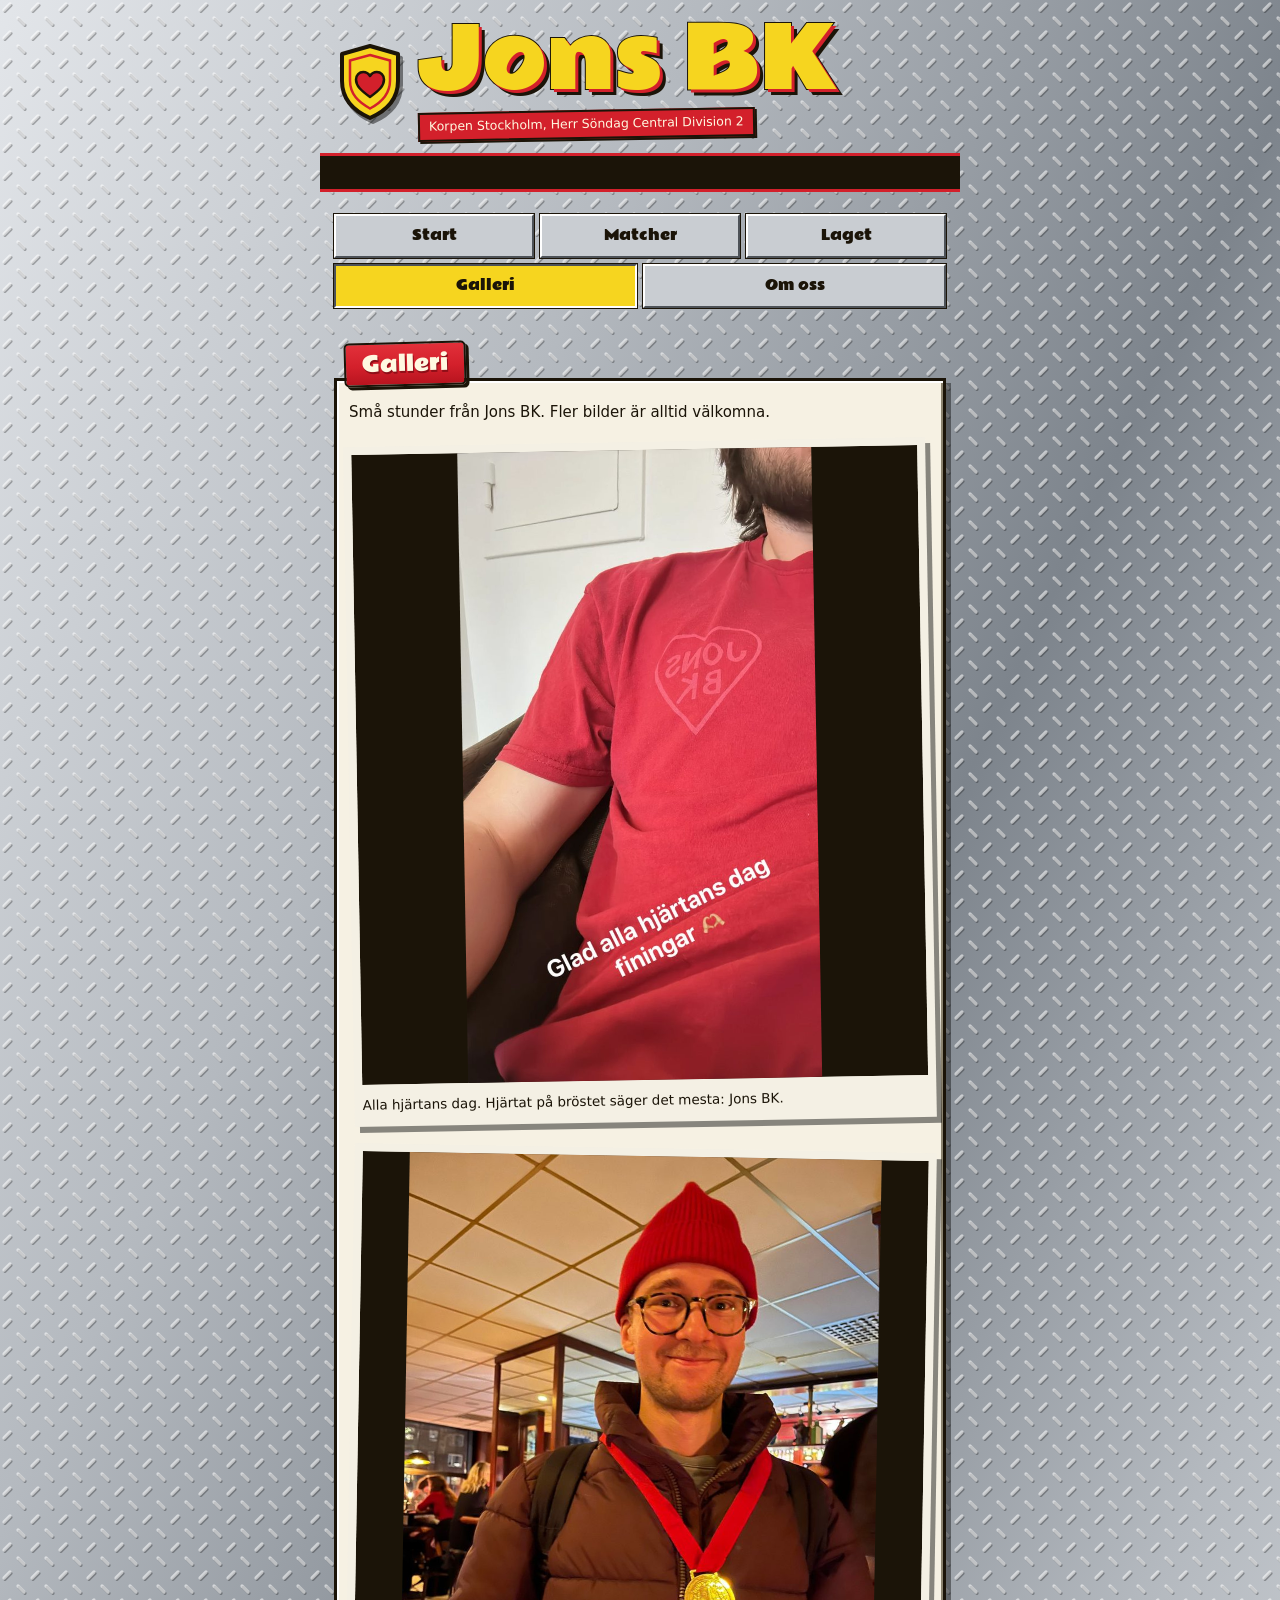
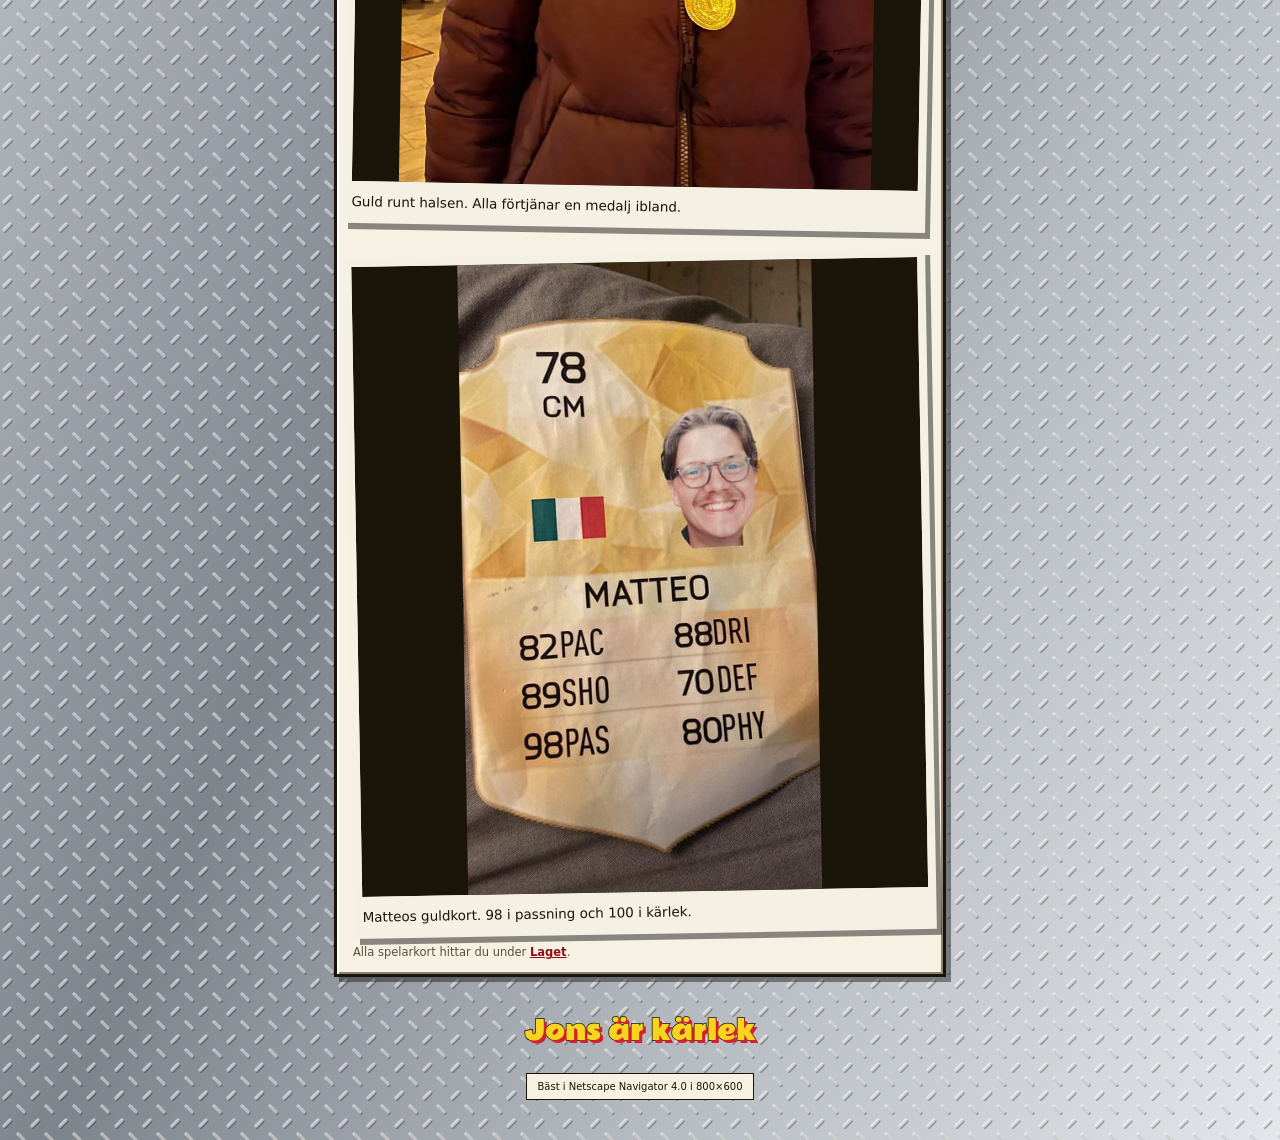
==== galleri.html @ 6801bad9 "Swedish multi-page site: menu, matches, team cards with history, gallery, about Co-Authored-By: Clau" ====
<!doctype html>
<html lang="sv"><head><meta charset="utf-8"><meta name="viewport" content="width=device-width, initial-scale=1, viewport-fit=cover"><title>Jons BK – Galleri</title><meta name="description" content="Bilder och minnen från Jons BK."><link rel="preconnect" href="https://fonts.googleapis.com"><link rel="preconnect" href="https://fonts.gstatic.com" crossorigin><link href="https://fonts.googleapis.com/css2?family=Rammetto+One&display=swap" rel="stylesheet"><link rel="stylesheet" href="style.css"></head><body data-page="galleri"><div id="root"></div><noscript><p style="padding:16px">Sidan behöver JavaScript för att visa matcher och spelarkort. Slå på det så rullar bollen igen.</p></noscript><script src="site.js"></script></body></html>
---- style.css ----
:root{
  --plate:#b4b9bf; --plate-hi:#e3e6ea; --plate-lo:#7d848c;
  --paper:#f6f1e3; --paper-2:#e9e2cf; --ink:#1b1408; --ink-soft:#5a4f3c;
  --rule:#1b1408; --bevel-hi:#ffffff; --bevel-lo:#8b836f;
  --red:#d3202b; --red-dk:#8e0f18; --yellow:#f6d51f; --yellow-dk:#d9a90c;
  --maroon:#7a1f2b; --pitch:#2f9e2b; --pitch-dk:#17661a; --night:#0e2a6b;
  --card-ink:#1b1408; --cream:#fff8e0;
  --display:"Rammetto One","Cooper Black","Arial Black",Impact,sans-serif;
  --body:Verdana,Tahoma,Geneva,"DejaVu Sans",sans-serif;
  box-sizing:border-box;
  padding-top:env(safe-area-inset-top,0px); padding-bottom:env(safe-area-inset-bottom,0px);
}
@media (prefers-color-scheme:dark){
  :root:not([data-theme="light"]){
    color-scheme:dark;
    --plate:#3b4047; --plate-hi:#626973; --plate-lo:#1d2025;
    --paper:#1f2227; --paper-2:#2a2e35; --ink:#f3ecd9; --ink-soft:#b5ac97;
    --rule:#000000; --bevel-hi:#4a505a; --bevel-lo:#0c0d10;
  }
}
:root[data-theme="dark"]{
  color-scheme:dark;
  --plate:#3b4047; --plate-hi:#626973; --plate-lo:#1d2025;
  --paper:#1f2227; --paper-2:#2a2e35; --ink:#f3ecd9; --ink-soft:#b5ac97;
  --rule:#000000; --bevel-hi:#4a505a; --bevel-lo:#0c0d10;
}
*,*::before,*::after{box-sizing:inherit}
html{scroll-padding-top:env(safe-area-inset-top,0px);-webkit-text-size-adjust:100%}
html,body{margin:0}
.plate,body{
  background-color:var(--plate);
  background-image:
    url("data:image/svg+xml,%3Csvg xmlns='http://www.w3.org/2000/svg' width='28' height='28'%3E%3Cg stroke-linecap='round' stroke-width='3.2'%3E%3Cpath d='M4 10 L10 4' stroke='%23000' stroke-opacity='.28' transform='translate(1 1.4)'/%3E%3Cpath d='M4 10 L10 4' stroke='%23fff' stroke-opacity='.55'/%3E%3Cpath d='M18 18 L24 24' stroke='%23000' stroke-opacity='.28' transform='translate(1 1.4)'/%3E%3Cpath d='M18 18 L24 24' stroke='%23fff' stroke-opacity='.55'/%3E%3C/g%3E%3C/svg%3E"),
    linear-gradient(115deg,var(--plate-hi) 0%,var(--plate) 28%,var(--plate-lo) 52%,var(--plate) 74%,var(--plate-hi) 100%);
  background-size:28px 28px,100% 100%;
}
body{color:var(--ink);font:400 15px/1.5 var(--body);min-height:100%}
img{max-width:100%;display:block}
button,input,select{font:inherit;color:inherit}
:focus-visible{outline:3px solid var(--yellow);outline-offset:2px;box-shadow:0 0 0 5px #000}
.wrap{max-width:640px;margin:0 auto;padding:18px 14px 40px}

/* masthead */
.mast{display:flex;align-items:center;gap:14px;padding:6px 2px 14px}
.crest{flex:none;width:68px;height:78px;filter:drop-shadow(3px 4px 0 rgba(0,0,0,.45))}
.mast h1{margin:0;font:400 clamp(44px,15vw,84px)/.86 var(--display);letter-spacing:-.01em;color:var(--yellow);
  -webkit-text-stroke:2px #1b1408;paint-order:stroke fill;
  text-shadow:3px 3px 0 var(--red),6px 6px 0 #1b1408}
.mast p{margin:14px 0 0;font-size:12.5px;line-height:1.35;color:#fff8e0;background:var(--red);display:inline-block;
  padding:4px 9px;border:2px solid #1b1408;box-shadow:2px 2px 0 #1b1408;transform:rotate(-1deg)}

/* ticker */
.ticker{overflow:hidden;background:#1b1408;color:var(--yellow);border-top:3px solid var(--red);border-bottom:3px solid var(--red);
  font:400 15px/1 var(--display);padding:9px 0;margin:0 -14px 22px;white-space:nowrap}
.ticker span{display:inline-block;padding-left:100%;animation:tick 22s linear infinite}
.ticker b{color:var(--red);font-weight:400;padding:0 .5em}
@keyframes tick{to{transform:translateX(-100%)}}

/* section plates */
.sec{margin:34px 0 0}
.sec > h2{display:inline-block;margin:0 0 -8px 10px;position:relative;z-index:2;font:400 21px/1 var(--display);color:#fff8e0;
  background:linear-gradient(#e2303a,var(--red) 55%,#b8141f);padding:9px 16px 10px;border:2px solid #1b1408;border-radius:5px;
  box-shadow:3px 3px 0 #1b1408;transform:rotate(-1.5deg);text-shadow:1px 2px 0 var(--red-dk)}
.panel{background:var(--paper);border:3px solid var(--rule);box-shadow:inset 2px 2px 0 var(--bevel-hi),inset -2px -2px 0 var(--bevel-lo),5px 5px 0 rgba(0,0,0,.4);
  padding:20px 12px 12px}
.note{background:var(--yellow);color:#1b1408;border:2px dashed #1b1408;padding:9px 12px;font-size:13px;margin:0 0 20px}

/* the next-game trading card */
.card{position:relative;background:#f4f0e4;padding:6px;box-shadow:6px 8px 0 rgba(0,0,0,.45);transform:rotate(-.6deg)}
.card-in{position:relative;padding:14px 14px 16px;border-radius:3px;--plate:#b4b9bf;--plate-hi:#e6e9ec;--plate-lo:#7d848c}
.screw{position:absolute;width:11px;height:11px;border-radius:50%;background:radial-gradient(circle at 35% 30%,#f2f4f6,#6b7178);box-shadow:inset 0 0 0 1px rgba(0,0,0,.4)}
.screw::after{content:"";position:absolute;inset:5px 2px auto;height:1px;background:#3b3f44;transform:rotate(40deg)}
.s1{left:5px;top:5px}.s2{right:5px;top:5px}.s3{left:5px;bottom:5px}.s4{right:5px;bottom:5px}
.nameplate{position:absolute;left:8px;top:6px;z-index:3;display:flex;align-items:center;gap:8px;
  background:linear-gradient(#e2303a,var(--red) 55%,#b8141f);color:#fff8e0;border:2px solid #1b1408;border-radius:5px;
  padding:6px 12px 6px 8px;font:400 15px/1.05 var(--display);box-shadow:2px 3px 0 rgba(0,0,0,.55);text-shadow:1px 1px 0 var(--red-dk)}
.nameplate .yr{font-size:12px;text-align:center}
.nameplate svg{width:24px;height:28px}
.scene{position:relative;overflow:hidden;border-radius:14px;margin-top:22px;min-height:290px;display:grid;place-items:center;
  background:
    radial-gradient(60px 26px at 12% 47%,rgba(255,255,255,.95),rgba(255,255,255,0) 70%),
    radial-gradient(60px 26px at 88% 47%,rgba(255,255,255,.95),rgba(255,255,255,0) 70%),
    radial-gradient(40px 18px at 34% 50%,rgba(255,255,255,.7),rgba(255,255,255,0) 70%),
    radial-gradient(40px 18px at 66% 50%,rgba(255,255,255,.7),rgba(255,255,255,0) 70%),
    linear-gradient(#0b2260 0%,#1d3f96 26%,#6f7fc4 40%,#e9aebb 49%,#1a2f66 49.5%,#23407f 58%,#0f1d49 62%,#1f7a22 62.5%,#3fb136 74%,#1c6a1e 100%)}
.scene::after{content:"";position:absolute;inset:50% 0 38% 0;opacity:.5;
  background:repeating-linear-gradient(90deg,rgba(255,255,255,.5) 0 2px,transparent 2px 9px),repeating-linear-gradient(0deg,rgba(0,0,0,.35) 0 3px,transparent 3px 8px)}
.versus{position:relative;z-index:2;text-align:center;padding:46px 10px 20px;color:#fff8e0;font-family:var(--display);
  text-shadow:2px 2px 0 #1b1408,4px 5px 0 rgba(0,0,0,.5)}
.versus .us{display:block;font-size:clamp(30px,10vw,46px);line-height:1;color:var(--yellow);-webkit-text-stroke:1.5px #1b1408;paint-order:stroke fill}
.versus .vs{display:inline-block;margin:10px 0;font-size:17px;background:var(--maroon);border:2px solid #1b1408;border-radius:50%;width:44px;height:44px;line-height:38px;text-shadow:none}
.versus .them{display:block;font-size:clamp(24px,8vw,38px);line-height:1.05;overflow-wrap:anywhere}
.sticker{position:absolute;right:10px;top:34px;z-index:3;background:var(--yellow);color:#1b1408;font:400 14px/1 var(--display);
  padding:13px 12px;border:2px solid #1b1408;border-radius:50%;transform:rotate(11deg);box-shadow:2px 3px 0 rgba(0,0,0,.5);text-align:center;min-width:76px}
.spark{position:absolute;z-index:4;width:54px;height:54px;pointer-events:none;filter:drop-shadow(0 0 6px #fff);animation:twinkle 3.2s ease-in-out infinite}
.sp1{left:-4px;bottom:38%}.sp2{right:-2px;top:8px;animation-delay:1.6s}
@keyframes twinkle{0%,100%{opacity:.95;transform:scale(1)}50%{opacity:.35;transform:scale(.7) rotate(20deg)}}

.flame{position:relative;margin-top:14px;padding:22px 20px;color:var(--card-ink);isolation:isolate}
.flame::before,.flame::after{content:"";position:absolute;z-index:-1;border-radius:26px;filter:url(#rough)}
.flame::before{inset:0;background:var(--red);box-shadow:inset 0 0 0 3px #f08a1c}
.flame::after{inset:9px;background:linear-gradient(#fbe14a,var(--yellow) 50%,#eec316);border-radius:20px}
.stats{display:grid;grid-template-columns:auto 1fr;gap:9px 16px;margin:0;font:400 15px/1.2 var(--display)}
.stats dt{opacity:.92}
.stats dd{margin:0;text-align:right;overflow-wrap:anywhere}
.empty{font:400 20px/1.25 var(--display);text-align:center;padding:40px 16px;color:#fff8e0;position:relative;z-index:2;text-shadow:2px 2px 0 #1b1408}

/* fixtures + results */
.rows{list-style:none;margin:0;padding:0}
.rows li{display:grid;grid-template-columns:auto 1fr auto;align-items:center;gap:4px 12px;padding:11px 6px;border-bottom:2px dotted var(--bevel-lo)}
.rows li:last-child{border-bottom:0}
.rows .when{grid-column:1/-1;font-size:11.5px;color:var(--ink-soft)}
.rows .opp{font-weight:700;overflow-wrap:anywhere;min-width:0}
.rows .score{font:400 22px/1 var(--display);font-variant-numeric:tabular-nums;white-space:nowrap}
.res{width:32px;height:32px;display:grid;place-items:center;font:400 15px/1 var(--display);color:#fff8e0;border:2px solid #1b1408;
  box-shadow:inset 2px 2px 0 rgba(255,255,255,.35),inset -2px -2px 0 rgba(0,0,0,.3)}
.res.W{background:var(--pitch)}.res.D{background:#8a8f96}.res.L{background:var(--maroon)}
.res.up{background:var(--yellow);color:#1b1408;font-size:17px}
.form{display:flex;gap:6px;align-items:center;margin:0 0 6px;padding:0 6px 12px;border-bottom:3px double var(--bevel-lo);font-size:12.5px;color:var(--ink-soft)}
.form .res{width:24px;height:24px;font-size:12px}

/* table */
.scroll{overflow-x:auto}
table.lg{width:100%;border-collapse:separate;border-spacing:0;border:2px outset var(--plate-hi);font-size:13.5px;font-variant-numeric:tabular-nums}
.lg th,.lg td{padding:8px 4px;text-align:center;border:1px inset var(--bevel-lo)}
.lg th{background:var(--red);color:#fff8e0;font:400 12.5px/1 var(--display)}
.lg .t{text-align:left;font-weight:700;min-width:92px}
.lg tbody tr:nth-child(even) td{background:var(--paper-2)}
.lg tbody tr.us td{background:var(--maroon);color:#fff8e0}
.lg td.pts{font:400 15px/1 var(--display)}
.lg tr.us .t::after{content:" \2665";color:var(--yellow)}
.fine{font-size:11.5px;color:var(--ink-soft);margin:10px 4px 0}

/* footer + buttons */
.foot{margin-top:40px;text-align:center;font-size:12px;color:#1b1408}
.foot .love{font:400 26px/1.1 var(--display);color:var(--yellow);-webkit-text-stroke:1.5px #1b1408;paint-order:stroke fill;text-shadow:3px 3px 0 var(--red);margin:0 0 14px}
.foot small{display:inline-block;background:var(--paper);color:var(--ink);padding:5px 10px;border:1px solid var(--rule);margin-top:14px}
.btn{cursor:pointer;background:#c9cdd2;color:#1b1408;border:2px solid;border-color:#fff #4d5258 #4d5258 #fff;box-shadow:0 0 0 1px #1b1408;
  padding:10px 16px;font:700 13px/1 var(--body);min-height:42px}
.btn:active{border-color:#4d5258 #fff #fff #4d5258}
.btn.go{background:var(--yellow)}
.btn.sm{padding:6px 10px;min-height:36px;font-weight:400}


@media (prefers-reduced-motion:reduce){
  .ticker span{animation:none;padding-left:14px}
  .spark{animation:none}
}
/* ---- meny ---- */
.nav{display:flex;flex-wrap:wrap;gap:6px;margin:0 0 22px;padding:0;list-style:none}
.nav li{flex:1 1 28%}
.nav a{display:block;text-align:center;text-decoration:none;color:#1b1408;background:#c9cdd2;border:2px solid;border-color:#fff #4d5258 #4d5258 #fff;
  box-shadow:0 0 0 1px #1b1408;padding:11px 10px;min-height:44px;font:400 14px/1.2 var(--display)}
.nav a:active{border-color:#4d5258 #fff #fff #4d5258}
.nav a[aria-current="page"]{background:var(--yellow);border-color:#4d5258 #fff #fff #4d5258}
.mast a{color:inherit;text-decoration:none}

/* ---- text och länkar ---- */
.prose p{margin:0 0 12px;max-width:62ch}
.prose p:last-child{margin-bottom:0}
.prose a,.fine a{color:var(--red-dk);font-weight:700}
.tiles{display:grid;gap:10px;margin:0;padding:0;list-style:none}
.tiles a{display:flex;justify-content:space-between;align-items:center;gap:10px;text-decoration:none;color:var(--ink);background:var(--paper);
  border:3px solid var(--rule);box-shadow:inset 2px 2px 0 var(--bevel-hi),inset -2px -2px 0 var(--bevel-lo),4px 4px 0 rgba(0,0,0,.4);padding:14px 14px;min-height:56px}
.tiles a:active{transform:translate(2px,2px);box-shadow:inset 2px 2px 0 var(--bevel-hi),inset -2px -2px 0 var(--bevel-lo),2px 2px 0 rgba(0,0,0,.4)}
.tiles b,.tiles span{display:block}
.tiles b{font:400 18px/1.1 var(--display);margin-bottom:3px}
.tiles span{font-size:12.5px;color:var(--ink-soft)}
.tiles i{font-style:normal;font:400 22px/1 var(--display);color:var(--red)}
.values{display:grid;gap:10px;margin:14px 0 0;padding:0;list-style:none}
.values li{background:var(--yellow);color:#1b1408;border:2px solid #1b1408;padding:10px 12px;font:400 16px/1.25 var(--display);box-shadow:3px 3px 0 rgba(0,0,0,.4)}
.heart{display:block;width:150px;margin:6px auto 14px;filter:drop-shadow(3px 4px 0 rgba(0,0,0,.4))}

/* ---- spelarrutnät ---- */
.grid{display:grid;grid-template-columns:repeat(auto-fill,minmax(148px,1fr));gap:18px 14px;margin:0;padding:18px 4px 6px;list-style:none}
.tile{width:100%;padding:0;border:0;background:none;cursor:pointer;text-align:center;color:var(--ink)}
.tile img{width:100%;height:auto;aspect-ratio:250/390;object-fit:contain;box-shadow:4px 5px 0 rgba(0,0,0,.45);border-radius:2px;background:var(--plate);transition:transform .15s}
.tile:hover img,.tile:focus-visible img{transform:translateY(-4px) rotate(-1.5deg)}
.tile b{display:block;margin-top:9px;font:400 15px/1.1 var(--display)}
.tile small{display:block;font-size:11.5px;color:var(--ink-soft)}
.tile .pt{display:inline-block;margin-top:4px;font-size:11.5px;color:var(--red)}

dialog.spelare{width:min(460px,94vw);max-height:92vh;padding:0;border:3px solid var(--rule);background:var(--paper);color:var(--ink);
  box-shadow:inset 2px 2px 0 var(--bevel-hi),inset -2px -2px 0 var(--bevel-lo),8px 8px 0 rgba(0,0,0,.5);overflow:auto}
dialog.spelare::backdrop{background:rgba(10,8,4,.72)}
.ph{position:sticky;top:0;z-index:2;display:flex;justify-content:space-between;align-items:center;gap:10px;background:#000080;color:#fff;padding:8px 10px}
.ph h3{margin:0;font:400 20px/1.1 var(--display)}
.ph small{display:block;font:400 12px/1.3 var(--body);color:#dfe6ff}
.pb{padding:14px}
.pimg{display:grid;place-items:center;height:min(50vh,400px);padding:12px;background:linear-gradient(#0b2260,#1d3f96 40%,#1f7a22 62%,#3fb136);border:2px solid var(--rule)}
.pimg img{max-height:calc(min(50vh,400px) - 24px);max-width:100%;width:auto;height:auto;box-shadow:4px 5px 0 rgba(0,0,0,.5)}
.chips{display:flex;flex-wrap:wrap;gap:6px;margin:12px 0 0}
.chip{cursor:pointer;background:#c9cdd2;color:#1b1408;border:2px solid;border-color:#fff #4d5258 #4d5258 #fff;box-shadow:0 0 0 1px #1b1408;padding:8px 12px;min-height:40px;font:400 13px/1 var(--display)}
.chip[aria-pressed="true"]{background:var(--yellow);border-color:#4d5258 #fff #fff #4d5258}
.pb h4{margin:18px 0 8px;font:400 16px/1 var(--display);color:var(--red-dk)}
.bars{list-style:none;margin:0;padding:0;display:grid;gap:8px}
.bars li{display:grid;grid-template-columns:104px 1fr 30px;align-items:center;gap:8px;font-size:13px}
.bars .bar{height:14px;background:var(--paper-2);border:2px solid var(--rule)}
.bars .bar i{display:block;height:100%;background:linear-gradient(var(--red),var(--red-dk));transition:width .7s cubic-bezier(.2,.8,.2,1)}
.bars b{font:400 14px/1 var(--display);text-align:right;font-variant-numeric:tabular-nums}
.kraft{background:var(--yellow);color:#1b1408;border:2px solid #1b1408;padding:10px 12px;box-shadow:3px 3px 0 rgba(0,0,0,.4)}
.kraft b{display:block;font:400 17px/1.15 var(--display)}
.awards{margin:0;padding:0;list-style:none;display:grid;gap:6px}
.awards li{background:var(--paper-2);border:2px dashed var(--bevel-lo);padding:8px 10px;font-size:13px}
.awards li::before{content:"\2665  ";color:var(--red)}
.lovemeter{margin-top:18px;text-align:center;font:400 15px/1.2 var(--display);color:var(--red-dk)}
.lovemeter .bar{height:18px;margin-top:6px;background:var(--red);border:2px solid var(--rule);box-shadow:inset 0 0 0 2px var(--yellow)}

/* ---- galleri ---- */
.gal{display:grid;gap:26px;margin:0;padding:18px 0 0}
.gal figure{margin:0;background:#f4f0e4;padding:8px 8px 12px;box-shadow:5px 6px 0 rgba(0,0,0,.45);color:#1b1408}
.gal figure:nth-child(odd){transform:rotate(-1deg)}.gal figure:nth-child(even){transform:rotate(1deg)}
.gal img{width:100%;max-height:70vh;object-fit:contain;background:#1b1408}
.gal figcaption{margin-top:10px;font-size:13.5px}
@media (prefers-reduced-motion:reduce){.bars .bar i,.tile img{transition:none}}
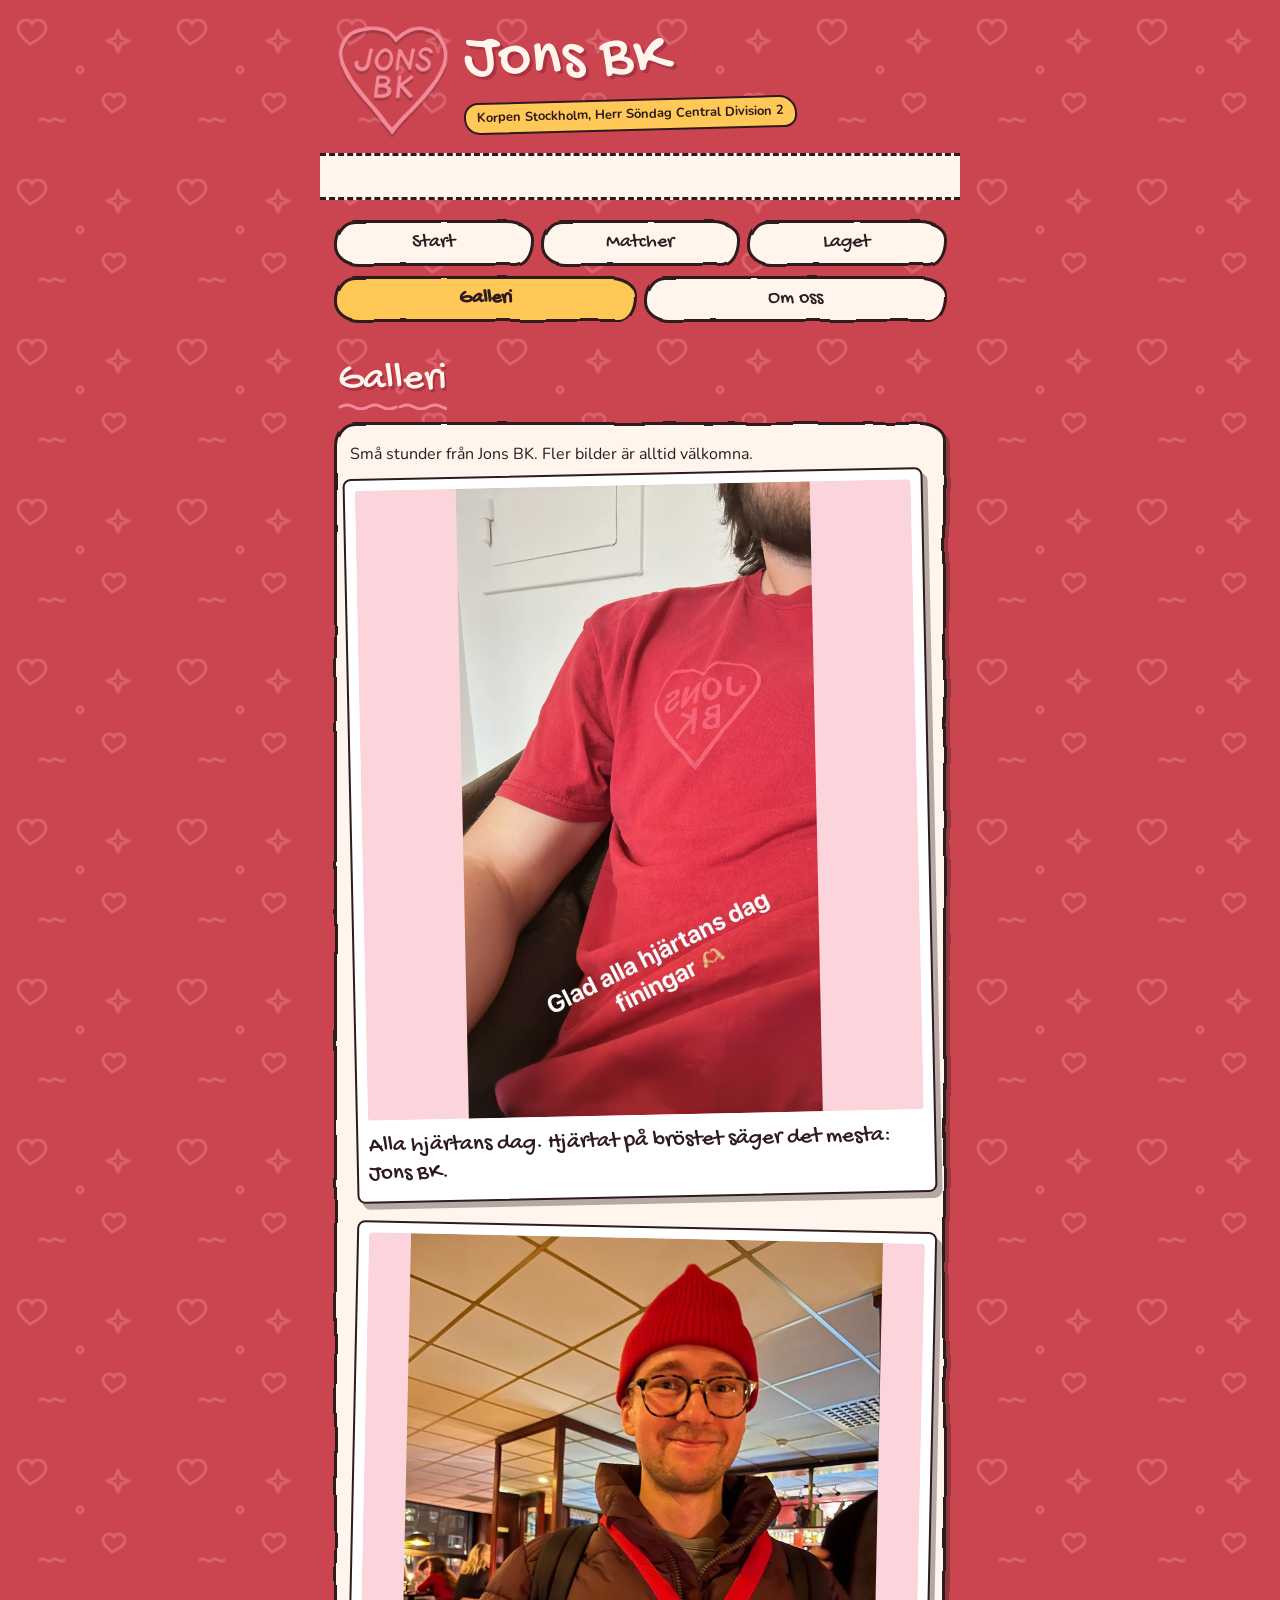
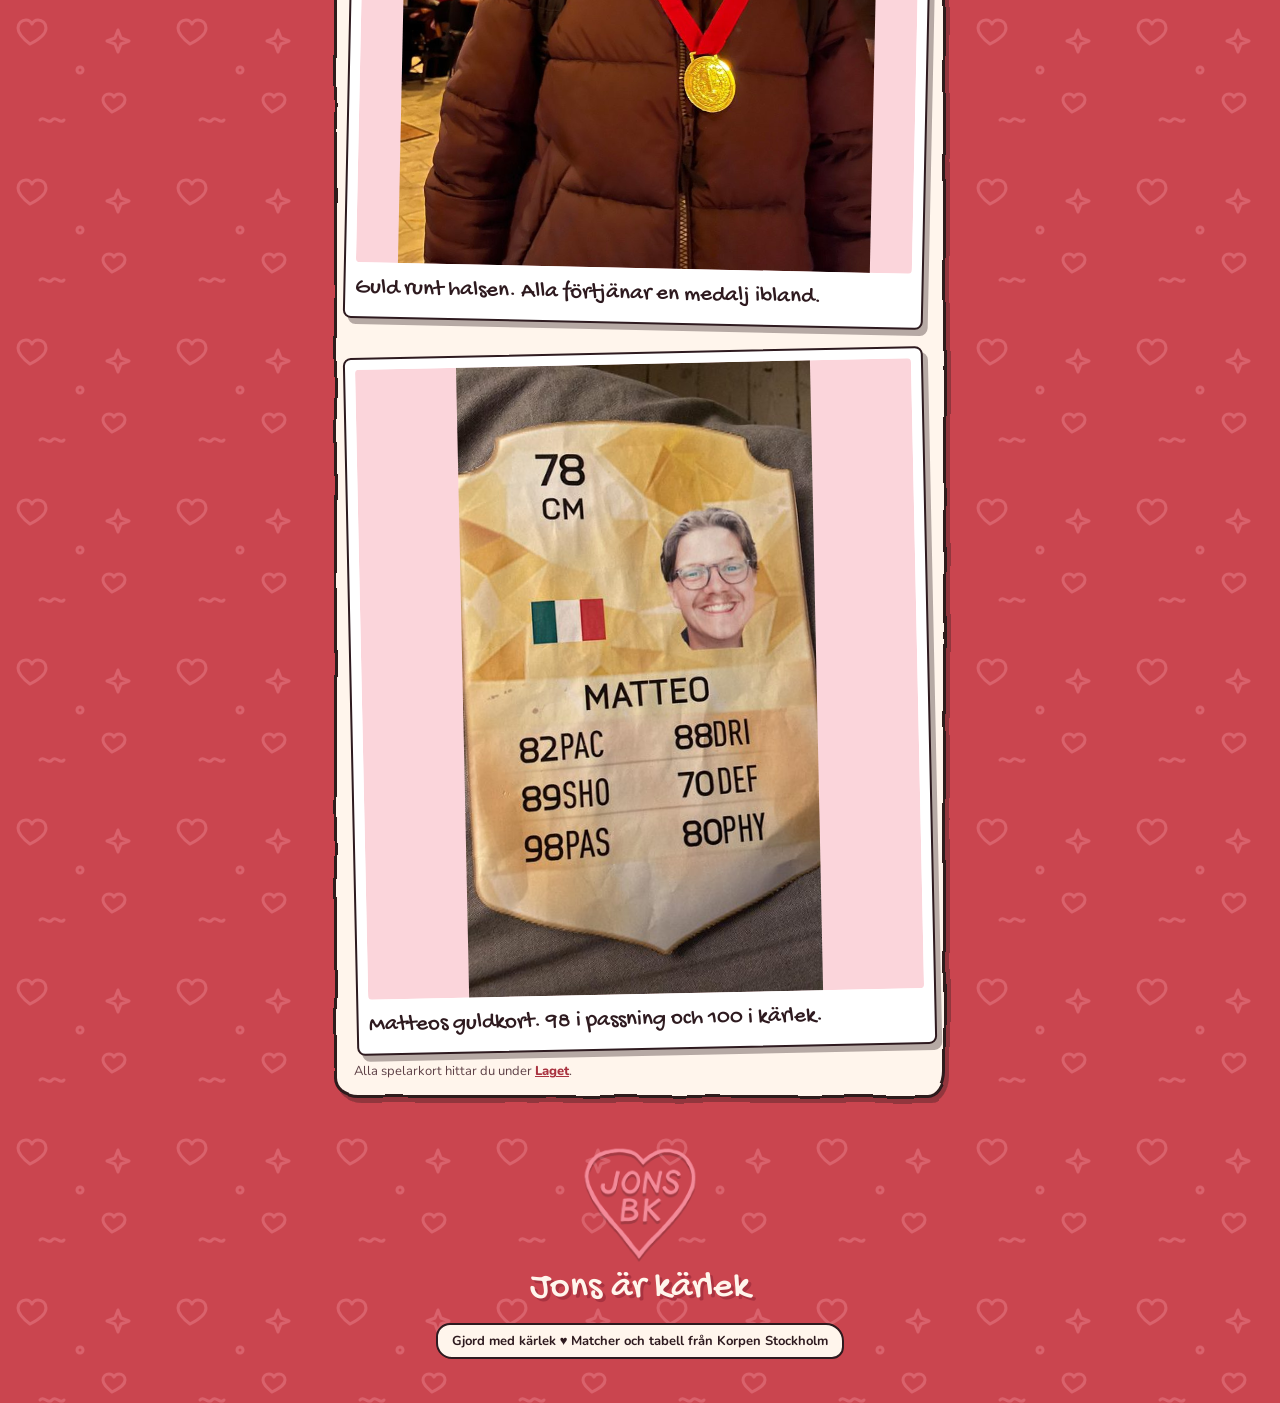
==== commit 2ef69119: "New hand-drawn look from the Jons BK logo: red/pink palette, cream/yellow/green for readability, log" ====
--- a/galleri.html
+++ b/galleri.html
@@ -1,2 +1,2 @@
 <!doctype html>
-<html lang="sv"><head><meta charset="utf-8"><meta name="viewport" content="width=device-width, initial-scale=1, viewport-fit=cover"><title>Jons BK – Galleri</title><meta name="description" content="Bilder och minnen från Jons BK."><link rel="preconnect" href="https://fonts.googleapis.com"><link rel="preconnect" href="https://fonts.gstatic.com" crossorigin><link href="https://fonts.googleapis.com/css2?family=Rammetto+One&display=swap" rel="stylesheet"><link rel="stylesheet" href="style.css"></head><body data-page="galleri"><div id="root"></div><noscript><p style="padding:16px">Sidan behöver JavaScript för att visa matcher och spelarkort. Slå på det så rullar bollen igen.</p></noscript><script src="site.js"></script></body></html>
+<html lang="sv"><head><meta charset="utf-8"><meta name="viewport" content="width=device-width, initial-scale=1, viewport-fit=cover"><title>Jons BK – Galleri</title><meta name="description" content="Bilder och minnen från Jons BK."><link rel="preconnect" href="https://fonts.googleapis.com"><link rel="preconnect" href="https://fonts.gstatic.com" crossorigin><link href="https://fonts.googleapis.com/css2?family=Gochi+Hand&family=Nunito:wght@400;700;800&display=swap" rel="stylesheet"><meta name="theme-color" content="#CA454F"><link rel="icon" type="image/png" href="assets/logo/favicon.png"><link rel="stylesheet" href="style.css"></head><body data-page="galleri"><div id="root"></div><noscript><p style="padding:16px">Sidan behöver JavaScript för att visa matcher och spelarkort. Slå på det så rullar bollen igen.</p></noscript><script src="site.js"></script></body></html>
--- a/style.css
+++ b/style.css
@@ -1,215 +1,189 @@
+/* Jons BK: handritad, kärleksfull. Färger från loggan (röd + rosa) plus krämvitt, plommonsvart, solgult och gräsgrönt för läsbarhet. */
 :root{
-  --plate:#b4b9bf; --plate-hi:#e3e6ea; --plate-lo:#7d848c;
-  --paper:#f6f1e3; --paper-2:#e9e2cf; --ink:#1b1408; --ink-soft:#5a4f3c;
-  --rule:#1b1408; --bevel-hi:#ffffff; --bevel-lo:#8b836f;
-  --red:#d3202b; --red-dk:#8e0f18; --yellow:#f6d51f; --yellow-dk:#d9a90c;
-  --maroon:#7a1f2b; --pitch:#2f9e2b; --pitch-dk:#17661a; --night:#0e2a6b;
-  --card-ink:#1b1408; --cream:#fff8e0;
-  --display:"Rammetto One","Cooper Black","Arial Black",Impact,sans-serif;
-  --body:Verdana,Tahoma,Geneva,"DejaVu Sans",sans-serif;
+  --red:#CA454F; --red-dk:#A93340; --pink:#F38A99; --tint:#FBD5DB; --tint-2:#FFEDE6;
+  --cream:#FFF5EC; --ink:#2E1A1F; --ink-soft:#5E4147;
+  --yellow:#FFC857; --green:#2E7D5B;
+  --paper:var(--cream); --paper-2:var(--tint-2);
+  --display:"Gochi Hand","Patrick Hand","Comic Sans MS","Marker Felt",cursive;
+  --body:"Nunito","Trebuchet MS",Verdana,sans-serif;
   box-sizing:border-box;
   padding-top:env(safe-area-inset-top,0px); padding-bottom:env(safe-area-inset-bottom,0px);
 }
 @media (prefers-color-scheme:dark){
-  :root:not([data-theme="light"]){
-    color-scheme:dark;
-    --plate:#3b4047; --plate-hi:#626973; --plate-lo:#1d2025;
-    --paper:#1f2227; --paper-2:#2a2e35; --ink:#f3ecd9; --ink-soft:#b5ac97;
-    --rule:#000000; --bevel-hi:#4a505a; --bevel-lo:#0c0d10;
-  }
-}
-:root[data-theme="dark"]{
-  color-scheme:dark;
-  --plate:#3b4047; --plate-hi:#626973; --plate-lo:#1d2025;
-  --paper:#1f2227; --paper-2:#2a2e35; --ink:#f3ecd9; --ink-soft:#b5ac97;
-  --rule:#000000; --bevel-hi:#4a505a; --bevel-lo:#0c0d10;
+  :root{--paper:#2E1A1F;--paper-2:#3A2229;--ink:#FFF5EC;--ink-soft:#E3C9CD;--tint:#4A2830;--tint-2:#3A2229;--cream:#2E1A1F}
 }
 *,*::before,*::after{box-sizing:inherit}
-html{scroll-padding-top:env(safe-area-inset-top,0px);-webkit-text-size-adjust:100%}
+html{-webkit-text-size-adjust:100%;scroll-padding-top:env(safe-area-inset-top,0px)}
 html,body{margin:0}
-.plate,body{
-  background-color:var(--plate);
-  background-image:
-    url("data:image/svg+xml,%3Csvg xmlns='http://www.w3.org/2000/svg' width='28' height='28'%3E%3Cg stroke-linecap='round' stroke-width='3.2'%3E%3Cpath d='M4 10 L10 4' stroke='%23000' stroke-opacity='.28' transform='translate(1 1.4)'/%3E%3Cpath d='M4 10 L10 4' stroke='%23fff' stroke-opacity='.55'/%3E%3Cpath d='M18 18 L24 24' stroke='%23000' stroke-opacity='.28' transform='translate(1 1.4)'/%3E%3Cpath d='M18 18 L24 24' stroke='%23fff' stroke-opacity='.55'/%3E%3C/g%3E%3C/svg%3E"),
-    linear-gradient(115deg,var(--plate-hi) 0%,var(--plate) 28%,var(--plate-lo) 52%,var(--plate) 74%,var(--plate-hi) 100%);
-  background-size:28px 28px,100% 100%;
+body{
+  color:var(--ink);font:400 16px/1.55 var(--body);min-height:100%;background-color:var(--red);
+  background-image:url("data:image/svg+xml,%3Csvg xmlns='http://www.w3.org/2000/svg' width='160' height='160' fill='none' stroke='%23D9626C' stroke-width='3' stroke-linecap='round' stroke-linejoin='round'%3E%3Cpath d='M30 44c-8-6-12-11-12-16 0-5 4-8 8-8 3 0 5 2 6 4 1-2 3-4 6-4 4 0 8 3 8 8 0 5-4 10-16 16z'/%3E%3Cpath d='M112 112c-6-5-9-8-9-12 0-4 3-6 6-6 2 0 4 1 5 3 1-2 3-3 5-3 3 0 6 2 6 6 0 4-3 7-13 12z'/%3E%3Cpath d='M118 30l3 8 8 3-8 3-3 8-3-8-8-3 8-3z'/%3E%3Cpath d='M40 120c4-5 8 5 12 0s8 5 12 0'/%3E%3Ccircle cx='80' cy='70' r='3'/%3E%3C/svg%3E");
 }
-body{color:var(--ink);font:400 15px/1.5 var(--body);min-height:100%}
 img{max-width:100%;display:block}
 button,input,select{font:inherit;color:inherit}
-:focus-visible{outline:3px solid var(--yellow);outline-offset:2px;box-shadow:0 0 0 5px #000}
-.wrap{max-width:640px;margin:0 auto;padding:18px 14px 40px}
+:focus-visible{outline:3px solid var(--yellow);outline-offset:3px;box-shadow:0 0 0 6px var(--ink)}
+.wrap{max-width:640px;margin:0 auto;padding:18px 14px 44px}
+a{color:inherit}
 
-/* masthead */
-.mast{display:flex;align-items:center;gap:14px;padding:6px 2px 14px}
-.crest{flex:none;width:68px;height:78px;filter:drop-shadow(3px 4px 0 rgba(0,0,0,.45))}
-.mast h1{margin:0;font:400 clamp(44px,15vw,84px)/.86 var(--display);letter-spacing:-.01em;color:var(--yellow);
-  -webkit-text-stroke:2px #1b1408;paint-order:stroke fill;
-  text-shadow:3px 3px 0 var(--red),6px 6px 0 #1b1408}
-.mast p{margin:14px 0 0;font-size:12.5px;line-height:1.35;color:#fff8e0;background:var(--red);display:inline-block;
-  padding:4px 9px;border:2px solid #1b1408;box-shadow:2px 2px 0 #1b1408;transform:rotate(-1deg)}
+/* ---- gemensamt handritat: vickliga linjer ---- */
+.panel,.card,.nav a,.tiles a,.btn,.values li,.kraft,.chip,.mast p{position:relative;isolation:isolate}
+.panel::before,.card::before,.nav a::before,.tiles a::before,.btn::before,.values li::before,.chip::before{
+  content:"";position:absolute;inset:0;z-index:-1;border:3px solid var(--ink);border-radius:20px 26px 18px 24px/24px 18px 26px 20px;
+  background:var(--paper);filter:url(#wob);pointer-events:none}
 
-/* ticker */
-.ticker{overflow:hidden;background:#1b1408;color:var(--yellow);border-top:3px solid var(--red);border-bottom:3px solid var(--red);
-  font:400 15px/1 var(--display);padding:9px 0;margin:0 -14px 22px;white-space:nowrap}
-.ticker span{display:inline-block;padding-left:100%;animation:tick 22s linear infinite}
-.ticker b{color:var(--red);font-weight:400;padding:0 .5em}
+/* ---- logotyp + huvud ---- */
+.mast{display:flex;align-items:center;gap:12px;padding:4px 0 14px}
+.mast a.logo{flex:none;display:block}
+.mast .logo img{width:118px;height:auto;filter:drop-shadow(0 3px 0 rgba(46,26,31,.25))}
+.mast h1{margin:0;font:400 clamp(40px,13vw,64px)/.9 var(--display);color:var(--cream);text-shadow:3px 3px 0 var(--red-dk)}
+.mast h1 a{text-decoration:none}
+.mast p{margin:10px 0 0;display:inline-block;font-size:13px;line-height:1.35;font-weight:700;color:var(--ink);background:var(--yellow);
+  padding:5px 11px;border:2px solid var(--ink);border-radius:14px 18px 12px 16px;transform:rotate(-1.5deg)}
+
+.ticker{overflow:hidden;background:var(--cream);color:var(--red-dk);border-top:3px dashed var(--ink);border-bottom:3px dashed var(--ink);
+  font:400 21px/1 var(--display);padding:10px 0;margin:0 -14px 20px;white-space:nowrap}
+.ticker span{display:inline-block;padding-left:100%;animation:tick 26s linear infinite}
+.ticker b{color:var(--pink);font-weight:400;padding:0 .5em;-webkit-text-stroke:1px var(--red-dk)}
 @keyframes tick{to{transform:translateX(-100%)}}
 
-/* section plates */
-.sec{margin:34px 0 0}
-.sec > h2{display:inline-block;margin:0 0 -8px 10px;position:relative;z-index:2;font:400 21px/1 var(--display);color:#fff8e0;
-  background:linear-gradient(#e2303a,var(--red) 55%,#b8141f);padding:9px 16px 10px;border:2px solid #1b1408;border-radius:5px;
-  box-shadow:3px 3px 0 #1b1408;transform:rotate(-1.5deg);text-shadow:1px 2px 0 var(--red-dk)}
-.panel{background:var(--paper);border:3px solid var(--rule);box-shadow:inset 2px 2px 0 var(--bevel-hi),inset -2px -2px 0 var(--bevel-lo),5px 5px 0 rgba(0,0,0,.4);
-  padding:20px 12px 12px}
-.note{background:var(--yellow);color:#1b1408;border:2px dashed #1b1408;padding:9px 12px;font-size:13px;margin:0 0 20px}
+/* ---- meny ---- */
+.nav{display:flex;flex-wrap:wrap;gap:10px 8px;margin:0 0 26px;padding:0;list-style:none}
+.nav li{flex:1 1 28%}
+.nav a{display:block;text-align:center;text-decoration:none;color:var(--ink);padding:11px 8px;min-height:46px;font:400 20px/1.15 var(--display)}
+.nav a::before{background:var(--paper)}
+.nav a:active{transform:translateY(2px)}
+.nav a[aria-current="page"]::before{background:var(--yellow)}
+.nav a[aria-current="page"]{font-weight:700}
 
-/* the next-game trading card */
-.card{position:relative;background:#f4f0e4;padding:6px;box-shadow:6px 8px 0 rgba(0,0,0,.45);transform:rotate(-.6deg)}
-.card-in{position:relative;padding:14px 14px 16px;border-radius:3px;--plate:#b4b9bf;--plate-hi:#e6e9ec;--plate-lo:#7d848c}
-.screw{position:absolute;width:11px;height:11px;border-radius:50%;background:radial-gradient(circle at 35% 30%,#f2f4f6,#6b7178);box-shadow:inset 0 0 0 1px rgba(0,0,0,.4)}
-.screw::after{content:"";position:absolute;inset:5px 2px auto;height:1px;background:#3b3f44;transform:rotate(40deg)}
-.s1{left:5px;top:5px}.s2{right:5px;top:5px}.s3{left:5px;bottom:5px}.s4{right:5px;bottom:5px}
-.nameplate{position:absolute;left:8px;top:6px;z-index:3;display:flex;align-items:center;gap:8px;
-  background:linear-gradient(#e2303a,var(--red) 55%,#b8141f);color:#fff8e0;border:2px solid #1b1408;border-radius:5px;
-  padding:6px 12px 6px 8px;font:400 15px/1.05 var(--display);box-shadow:2px 3px 0 rgba(0,0,0,.55);text-shadow:1px 1px 0 var(--red-dk)}
-.nameplate .yr{font-size:12px;text-align:center}
-.nameplate svg{width:24px;height:28px}
-.scene{position:relative;overflow:hidden;border-radius:14px;margin-top:22px;min-height:290px;display:grid;place-items:center;
-  background:
-    radial-gradient(60px 26px at 12% 47%,rgba(255,255,255,.95),rgba(255,255,255,0) 70%),
-    radial-gradient(60px 26px at 88% 47%,rgba(255,255,255,.95),rgba(255,255,255,0) 70%),
-    radial-gradient(40px 18px at 34% 50%,rgba(255,255,255,.7),rgba(255,255,255,0) 70%),
-    radial-gradient(40px 18px at 66% 50%,rgba(255,255,255,.7),rgba(255,255,255,0) 70%),
-    linear-gradient(#0b2260 0%,#1d3f96 26%,#6f7fc4 40%,#e9aebb 49%,#1a2f66 49.5%,#23407f 58%,#0f1d49 62%,#1f7a22 62.5%,#3fb136 74%,#1c6a1e 100%)}
-.scene::after{content:"";position:absolute;inset:50% 0 38% 0;opacity:.5;
-  background:repeating-linear-gradient(90deg,rgba(255,255,255,.5) 0 2px,transparent 2px 9px),repeating-linear-gradient(0deg,rgba(0,0,0,.35) 0 3px,transparent 3px 8px)}
-.versus{position:relative;z-index:2;text-align:center;padding:46px 10px 20px;color:#fff8e0;font-family:var(--display);
-  text-shadow:2px 2px 0 #1b1408,4px 5px 0 rgba(0,0,0,.5)}
-.versus .us{display:block;font-size:clamp(30px,10vw,46px);line-height:1;color:var(--yellow);-webkit-text-stroke:1.5px #1b1408;paint-order:stroke fill}
-.versus .vs{display:inline-block;margin:10px 0;font-size:17px;background:var(--maroon);border:2px solid #1b1408;border-radius:50%;width:44px;height:44px;line-height:38px;text-shadow:none}
-.versus .them{display:block;font-size:clamp(24px,8vw,38px);line-height:1.05;overflow-wrap:anywhere}
-.sticker{position:absolute;right:10px;top:34px;z-index:3;background:var(--yellow);color:#1b1408;font:400 14px/1 var(--display);
-  padding:13px 12px;border:2px solid #1b1408;border-radius:50%;transform:rotate(11deg);box-shadow:2px 3px 0 rgba(0,0,0,.5);text-align:center;min-width:76px}
-.spark{position:absolute;z-index:4;width:54px;height:54px;pointer-events:none;filter:drop-shadow(0 0 6px #fff);animation:twinkle 3.2s ease-in-out infinite}
-.sp1{left:-4px;bottom:38%}.sp2{right:-2px;top:8px;animation-delay:1.6s}
-@keyframes twinkle{0%,100%{opacity:.95;transform:scale(1)}50%{opacity:.35;transform:scale(.7) rotate(20deg)}}
+/* ---- rubriker och paneler ---- */
+.sec{margin:38px 0 0}
+.sec > h2{display:inline-block;margin:0 0 12px 4px;font:400 clamp(30px,9vw,40px)/1 var(--display);color:var(--cream);text-shadow:2px 3px 0 var(--red-dk);
+  padding-bottom:10px;background:url("data:image/svg+xml,%3Csvg xmlns='http://www.w3.org/2000/svg' width='60' height='8'%3E%3Cpath d='M2 5 Q9 1 16 5 T30 5 T44 5 T58 5' fill='none' stroke='%23F38A99' stroke-width='3' stroke-linecap='round'/%3E%3C/svg%3E") repeat-x left bottom}
+.panel{padding:20px 16px 16px;box-shadow:none}
+.panel::before{box-shadow:4px 5px 0 rgba(46,26,31,.35)}
+.note{background:var(--yellow);color:var(--ink);border:2px dashed var(--ink);border-radius:14px;padding:10px 14px;font-size:14px;font-weight:700;margin:0 0 20px}
+.prose p{margin:0 0 12px;max-width:62ch}
+.prose p:last-child{margin-bottom:0}
+.prose a,.fine a{color:var(--red-dk);font-weight:800}
+.fine{font-size:13px;color:var(--ink-soft);margin:12px 4px 0}
 
-.flame{position:relative;margin-top:14px;padding:22px 20px;color:var(--card-ink);isolation:isolate}
-.flame::before,.flame::after{content:"";position:absolute;z-index:-1;border-radius:26px;filter:url(#rough)}
-.flame::before{inset:0;background:var(--red);box-shadow:inset 0 0 0 3px #f08a1c}
-.flame::after{inset:9px;background:linear-gradient(#fbe14a,var(--yellow) 50%,#eec316);border-radius:20px}
-.stats{display:grid;grid-template-columns:auto 1fr;gap:9px 16px;margin:0;font:400 15px/1.2 var(--display)}
-.stats dt{opacity:.92}
-.stats dd{margin:0;text-align:right;overflow-wrap:anywhere}
-.empty{font:400 20px/1.25 var(--display);text-align:center;padding:40px 16px;color:#fff8e0;position:relative;z-index:2;text-shadow:2px 2px 0 #1b1408}
+/* ---- nästa match ---- */
+.card{padding:20px 16px 18px;transform:rotate(-.6deg)}
+.card::before{box-shadow:5px 6px 0 rgba(46,26,31,.4)}
+.nameplate{margin:-34px 0 0 -4px;display:inline-block;font:400 26px/1 var(--display);color:var(--ink);background:var(--yellow);
+  border:2.5px solid var(--ink);border-radius:14px 18px 12px 16px;padding:8px 16px;transform:rotate(-2.5deg);box-shadow:3px 3px 0 var(--ink)}
+.nameplate .yr{font-size:15px;margin-right:8px;opacity:.85}
+.scene{position:relative;margin-top:18px;min-height:230px;display:grid;place-items:center;border-radius:22px 28px 20px 26px;background:var(--tint);
+  border:2.5px dashed var(--red)}
+.versus{text-align:center;padding:34px 10px 24px;font-family:var(--display)}
+.versus .us{display:block;font-size:clamp(40px,13vw,58px);line-height:1;color:var(--red-dk)}
+.versus .vs{display:inline-grid;place-items:center;margin:8px 0;font-size:19px;background:var(--yellow);color:var(--ink);border:2.5px solid var(--ink);border-radius:50%;width:50px;height:50px}
+.versus .them{display:block;font-size:clamp(30px,10vw,44px);line-height:1.05;color:var(--ink);overflow-wrap:anywhere}
+.sticker{position:absolute;right:8px;top:-16px;z-index:3;background:var(--green);color:#fff;font:400 22px/1 var(--display);
+  padding:13px 14px;border:2.5px solid var(--ink);border-radius:50%;transform:rotate(9deg);box-shadow:2px 3px 0 var(--ink);text-align:center;min-width:84px}
+.flame{margin-top:16px;padding:6px 6px 0}
+.stats{display:grid;grid-template-columns:auto 1fr;gap:10px 16px;margin:0;font:400 22px/1.15 var(--display)}
+.stats dt{color:var(--ink-soft)}
+.stats dd{margin:0;text-align:right;overflow-wrap:anywhere;color:var(--ink)}
+.stats dt:last-of-type,.stats dd:last-of-type{color:var(--red-dk)}
+.empty{font:400 26px/1.2 var(--display);text-align:center;padding:40px 16px;color:var(--ink);margin:0}
 
-/* fixtures + results */
+/* ---- matcher ---- */
 .rows{list-style:none;margin:0;padding:0}
-.rows li{display:grid;grid-template-columns:auto 1fr auto;align-items:center;gap:4px 12px;padding:11px 6px;border-bottom:2px dotted var(--bevel-lo)}
+.rows li{display:grid;grid-template-columns:auto 1fr auto;align-items:center;gap:4px 12px;padding:12px 4px;border-bottom:2.5px dotted var(--pink)}
 .rows li:last-child{border-bottom:0}
-.rows .when{grid-column:1/-1;font-size:11.5px;color:var(--ink-soft)}
-.rows .opp{font-weight:700;overflow-wrap:anywhere;min-width:0}
-.rows .score{font:400 22px/1 var(--display);font-variant-numeric:tabular-nums;white-space:nowrap}
-.res{width:32px;height:32px;display:grid;place-items:center;font:400 15px/1 var(--display);color:#fff8e0;border:2px solid #1b1408;
-  box-shadow:inset 2px 2px 0 rgba(255,255,255,.35),inset -2px -2px 0 rgba(0,0,0,.3)}
-.res.W{background:var(--pitch)}.res.D{background:#8a8f96}.res.L{background:var(--maroon)}
-.res.up{background:var(--yellow);color:#1b1408;font-size:17px}
-.form{display:flex;gap:6px;align-items:center;margin:0 0 6px;padding:0 6px 12px;border-bottom:3px double var(--bevel-lo);font-size:12.5px;color:var(--ink-soft)}
-.form .res{width:24px;height:24px;font-size:12px}
+.rows .when{grid-column:1/-1;font-size:13px;font-weight:700;color:var(--ink-soft)}
+.rows .opp{font-weight:800;overflow-wrap:anywhere;min-width:0}
+.rows .score{font:400 30px/1 var(--display);font-variant-numeric:tabular-nums;white-space:nowrap}
+.res{width:36px;height:36px;display:grid;place-items:center;font:400 21px/1 var(--display);color:var(--ink);border:2.5px solid var(--ink);border-radius:50% 46% 52% 48%}
+.res.W{background:var(--green);color:#fff}.res.D{background:var(--yellow)}.res.L{background:var(--pink)}
+.res.up{background:var(--tint);color:var(--red-dk);font-size:20px}
+.form{display:flex;flex-wrap:wrap;gap:7px;align-items:center;margin:0 0 6px;padding:0 4px 12px;border-bottom:3px dashed var(--pink);font-size:14px;font-weight:700;color:var(--ink-soft)}
+.form .res{width:28px;height:28px;font-size:16px}
 
-/* table */
 .scroll{overflow-x:auto}
-table.lg{width:100%;border-collapse:separate;border-spacing:0;border:2px outset var(--plate-hi);font-size:13.5px;font-variant-numeric:tabular-nums}
-.lg th,.lg td{padding:8px 4px;text-align:center;border:1px inset var(--bevel-lo)}
-.lg th{background:var(--red);color:#fff8e0;font:400 12.5px/1 var(--display)}
-.lg .t{text-align:left;font-weight:700;min-width:92px}
+table.lg{width:100%;border-collapse:separate;border-spacing:0;font-size:14px;font-variant-numeric:tabular-nums;border:2.5px solid var(--ink);border-radius:14px;overflow:hidden}
+.lg th,.lg td{padding:9px 4px;text-align:center;border-bottom:1.5px solid var(--tint)}
+.lg th{background:var(--red-dk);color:#fff;font:400 18px/1 var(--display)}
+.lg .t{text-align:left;font-weight:800;min-width:92px;padding-left:8px}
 .lg tbody tr:nth-child(even) td{background:var(--paper-2)}
-.lg tbody tr.us td{background:var(--maroon);color:#fff8e0}
-.lg td.pts{font:400 15px/1 var(--display)}
-.lg tr.us .t::after{content:" \2665";color:var(--yellow)}
-.fine{font-size:11.5px;color:var(--ink-soft);margin:10px 4px 0}
+.lg tbody tr.us td{background:var(--pink);color:#2E1A1F;font-weight:800}
+.lg td.pts{font:400 21px/1 var(--display)}
+.lg tr.us .t::after{content:" \2665";color:var(--red-dk)}
 
-/* footer + buttons */
-.foot{margin-top:40px;text-align:center;font-size:12px;color:#1b1408}
-.foot .love{font:400 26px/1.1 var(--display);color:var(--yellow);-webkit-text-stroke:1.5px #1b1408;paint-order:stroke fill;text-shadow:3px 3px 0 var(--red);margin:0 0 14px}
-.foot small{display:inline-block;background:var(--paper);color:var(--ink);padding:5px 10px;border:1px solid var(--rule);margin-top:14px}
-.btn{cursor:pointer;background:#c9cdd2;color:#1b1408;border:2px solid;border-color:#fff #4d5258 #4d5258 #fff;box-shadow:0 0 0 1px #1b1408;
-  padding:10px 16px;font:700 13px/1 var(--body);min-height:42px}
-.btn:active{border-color:#4d5258 #fff #fff #4d5258}
-.btn.go{background:var(--yellow)}
-.btn.sm{padding:6px 10px;min-height:36px;font-weight:400}
+/* ---- utforska ---- */
+.tiles{display:grid;gap:14px;margin:0;padding:0;list-style:none}
+.tiles a{display:flex;justify-content:space-between;align-items:center;gap:10px;text-decoration:none;color:var(--ink);padding:16px 16px;min-height:62px}
+.tiles a::before{box-shadow:3px 4px 0 rgba(46,26,31,.3)}
+.tiles a:active{transform:translate(2px,2px)}
+.tiles b,.tiles span{display:block}
+.tiles b{font:400 25px/1.05 var(--display);margin-bottom:2px}
+.tiles span{font-size:14px;color:var(--ink-soft)}
+.tiles i{font-style:normal;font:400 30px/1 var(--display);color:var(--red-dk)}
+.values{display:grid;gap:12px;margin:16px 0 0;padding:0;list-style:none}
+.values li{padding:12px 16px;font:400 24px/1.2 var(--display);color:var(--ink)}
+.values li::before{background:var(--yellow)}
+.values li:nth-child(2)::before{background:var(--tint)}
+.values li:nth-child(3)::before{background:#BFE3D0}
+.heart{display:block;width:170px;margin:0 auto 16px}
 
+/* ---- spelarrutnät ---- */
+.grid{display:grid;grid-template-columns:repeat(auto-fill,minmax(148px,1fr));gap:22px 14px;margin:0;padding:6px 2px 4px;list-style:none}
+.tile{width:100%;padding:0;border:0;background:none;cursor:pointer;text-align:center;color:var(--ink)}
+.tile img{width:100%;height:auto;aspect-ratio:250/390;object-fit:contain;border-radius:6px;box-shadow:4px 5px 0 rgba(46,26,31,.35);background:var(--tint);transition:transform .15s}
+.grid li:nth-child(odd) .tile img{transform:rotate(-1.5deg)}.grid li:nth-child(even) .tile img{transform:rotate(1.2deg)}
+.tile:hover img,.tile:focus-visible img{transform:translateY(-5px) rotate(0)}
+.tile b{display:block;margin-top:10px;font:400 23px/1.05 var(--display)}
+.tile small{display:block;font-size:13px;color:var(--ink-soft)}
+.tile .pt{display:inline-block;margin-top:3px;font-size:14px;font-weight:800;color:var(--red-dk)}
+
+dialog.spelare{width:min(460px,94vw);max-height:92vh;padding:0;border:3px solid var(--ink);border-radius:22px 26px 20px 24px;background:var(--paper);color:var(--ink);
+  box-shadow:6px 8px 0 rgba(46,26,31,.5);overflow:auto}
+dialog.spelare::backdrop{background:rgba(46,26,31,.7)}
+.ph{position:sticky;top:0;z-index:2;display:flex;justify-content:space-between;align-items:center;gap:10px;background:var(--red-dk);color:#fff;padding:10px 12px}
+.ph h3{margin:0;font:400 30px/1.05 var(--display)}
+.ph small{display:block;font:700 13px/1.3 var(--body);color:#FFE3E7}
+.ph .btn{color:var(--ink)}
+.pb{padding:14px}
+.pimg{display:grid;place-items:center;height:min(50vh,400px);padding:12px;background:var(--tint);border:2.5px dashed var(--red);border-radius:18px}
+.pimg img{max-height:calc(min(50vh,400px) - 24px);max-width:100%;width:auto;height:auto;border-radius:6px;box-shadow:4px 5px 0 rgba(46,26,31,.4)}
+.chips{display:flex;flex-wrap:wrap;gap:8px;margin:14px 0 0}
+.chip{cursor:pointer;color:var(--ink);padding:9px 16px;min-height:44px;border:0;background:none;font:400 20px/1 var(--display)}
+.chip::before{background:var(--paper)}
+.chip[aria-pressed="true"]::before{background:var(--yellow)}
+.pb h4{margin:20px 0 8px;font:400 26px/1 var(--display);color:var(--red-dk)}
+.bars{list-style:none;margin:0;padding:0;display:grid;gap:10px}
+.bars li{display:grid;grid-template-columns:104px 1fr 32px;align-items:center;gap:8px;font-size:14px;font-weight:700}
+.bars .bar{height:16px;background:var(--tint);border:2px solid var(--ink);border-radius:10px;overflow:hidden}
+.bars .bar i{display:block;height:100%;border-radius:8px;background:linear-gradient(90deg,var(--red),var(--pink));transition:width .7s cubic-bezier(.2,.8,.2,1)}
+.bars b{font:400 21px/1 var(--display);text-align:right;font-variant-numeric:tabular-nums}
+.kraft{background:var(--yellow);color:#2E1A1F;border:2.5px solid var(--ink);border-radius:16px 20px 14px 18px;padding:12px 14px;box-shadow:3px 4px 0 rgba(46,26,31,.4)}
+.kraft b{display:block;font:400 26px/1.1 var(--display)}
+.awards{margin:0;padding:0;list-style:none;display:grid;gap:8px}
+.awards li{background:var(--paper-2);border:2.5px dashed var(--pink);border-radius:14px;padding:9px 12px;font-size:14px;font-weight:700}
+.awards li::before{content:"\2665  ";color:var(--red-dk)}
+.lovemeter{margin-top:20px;text-align:center;font:400 24px/1.1 var(--display);color:var(--red-dk)}
+.lovemeter .bar{height:20px;margin-top:8px;border:2.5px solid var(--ink);border-radius:12px;
+  background:var(--red) url("data:image/svg+xml,%3Csvg xmlns='http://www.w3.org/2000/svg' width='22' height='16'%3E%3Cpath d='M11 13C5 9 3 6.500 3 4.500 3 3 4 2 5.500 2 8 2 9.500 3.500 11 5 12.500 3.500 14 2 16.500 2 18 2 19 3 19 4.500 19 6.500 17 9 11 13z' fill='%23F38A99'/%3E%3C/svg%3E") repeat-x center}
+
+/* ---- galleri ---- */
+.gal{display:grid;gap:28px;margin:0;padding:6px 0 0}
+.gal figure{margin:0;background:#fff;padding:10px 10px 14px;border:2.5px solid var(--ink);border-radius:8px;box-shadow:5px 6px 0 rgba(46,26,31,.35);color:#2E1A1F}
+.gal figure:nth-child(odd){transform:rotate(-1.2deg)}.gal figure:nth-child(even){transform:rotate(1.2deg)}
+.gal img{width:100%;max-height:70vh;object-fit:contain;background:var(--tint);border-radius:4px}
+.gal figcaption{margin-top:12px;font:400 23px/1.2 var(--display)}
+
+/* ---- fot + knappar ---- */
+.foot{margin-top:46px;text-align:center}
+.foot img{width:120px;margin:0 auto 6px;filter:drop-shadow(0 3px 0 rgba(46,26,31,.25))}
+.foot .love{font:400 38px/1.05 var(--display);color:var(--cream);text-shadow:3px 3px 0 var(--red-dk);margin:0 0 14px}
+.foot small{display:inline-block;background:var(--cream);color:#2E1A1F;padding:6px 14px;border:2px solid var(--ink);border-radius:14px 18px 12px 16px;font-size:13px;font-weight:700}
+.btn{cursor:pointer;color:var(--ink);padding:10px 18px;min-height:44px;border:0;background:none;font:400 20px/1 var(--display)}
+.btn::before{background:var(--paper)}
+.btn:active{transform:translateY(2px)}
+.btn.sm{padding:8px 14px;min-height:40px}
 
 @media (prefers-reduced-motion:reduce){
   .ticker span{animation:none;padding-left:14px}
-  .spark{animation:none}
+  .bars .bar i,.tile img{transition:none}
 }
-/* ---- meny ---- */
-.nav{display:flex;flex-wrap:wrap;gap:6px;margin:0 0 22px;padding:0;list-style:none}
-.nav li{flex:1 1 28%}
-.nav a{display:block;text-align:center;text-decoration:none;color:#1b1408;background:#c9cdd2;border:2px solid;border-color:#fff #4d5258 #4d5258 #fff;
-  box-shadow:0 0 0 1px #1b1408;padding:11px 10px;min-height:44px;font:400 14px/1.2 var(--display)}
-.nav a:active{border-color:#4d5258 #fff #fff #4d5258}
-.nav a[aria-current="page"]{background:var(--yellow);border-color:#4d5258 #fff #fff #4d5258}
-.mast a{color:inherit;text-decoration:none}
-
-/* ---- text och länkar ---- */
-.prose p{margin:0 0 12px;max-width:62ch}
-.prose p:last-child{margin-bottom:0}
-.prose a,.fine a{color:var(--red-dk);font-weight:700}
-.tiles{display:grid;gap:10px;margin:0;padding:0;list-style:none}
-.tiles a{display:flex;justify-content:space-between;align-items:center;gap:10px;text-decoration:none;color:var(--ink);background:var(--paper);
-  border:3px solid var(--rule);box-shadow:inset 2px 2px 0 var(--bevel-hi),inset -2px -2px 0 var(--bevel-lo),4px 4px 0 rgba(0,0,0,.4);padding:14px 14px;min-height:56px}
-.tiles a:active{transform:translate(2px,2px);box-shadow:inset 2px 2px 0 var(--bevel-hi),inset -2px -2px 0 var(--bevel-lo),2px 2px 0 rgba(0,0,0,.4)}
-.tiles b,.tiles span{display:block}
-.tiles b{font:400 18px/1.1 var(--display);margin-bottom:3px}
-.tiles span{font-size:12.5px;color:var(--ink-soft)}
-.tiles i{font-style:normal;font:400 22px/1 var(--display);color:var(--red)}
-.values{display:grid;gap:10px;margin:14px 0 0;padding:0;list-style:none}
-.values li{background:var(--yellow);color:#1b1408;border:2px solid #1b1408;padding:10px 12px;font:400 16px/1.25 var(--display);box-shadow:3px 3px 0 rgba(0,0,0,.4)}
-.heart{display:block;width:150px;margin:6px auto 14px;filter:drop-shadow(3px 4px 0 rgba(0,0,0,.4))}
-
-/* ---- spelarrutnät ---- */
-.grid{display:grid;grid-template-columns:repeat(auto-fill,minmax(148px,1fr));gap:18px 14px;margin:0;padding:18px 4px 6px;list-style:none}
-.tile{width:100%;padding:0;border:0;background:none;cursor:pointer;text-align:center;color:var(--ink)}
-.tile img{width:100%;height:auto;aspect-ratio:250/390;object-fit:contain;box-shadow:4px 5px 0 rgba(0,0,0,.45);border-radius:2px;background:var(--plate);transition:transform .15s}
-.tile:hover img,.tile:focus-visible img{transform:translateY(-4px) rotate(-1.5deg)}
-.tile b{display:block;margin-top:9px;font:400 15px/1.1 var(--display)}
-.tile small{display:block;font-size:11.5px;color:var(--ink-soft)}
-.tile .pt{display:inline-block;margin-top:4px;font-size:11.5px;color:var(--red)}
-
-dialog.spelare{width:min(460px,94vw);max-height:92vh;padding:0;border:3px solid var(--rule);background:var(--paper);color:var(--ink);
-  box-shadow:inset 2px 2px 0 var(--bevel-hi),inset -2px -2px 0 var(--bevel-lo),8px 8px 0 rgba(0,0,0,.5);overflow:auto}
-dialog.spelare::backdrop{background:rgba(10,8,4,.72)}
-.ph{position:sticky;top:0;z-index:2;display:flex;justify-content:space-between;align-items:center;gap:10px;background:#000080;color:#fff;padding:8px 10px}
-.ph h3{margin:0;font:400 20px/1.1 var(--display)}
-.ph small{display:block;font:400 12px/1.3 var(--body);color:#dfe6ff}
-.pb{padding:14px}
-.pimg{display:grid;place-items:center;height:min(50vh,400px);padding:12px;background:linear-gradient(#0b2260,#1d3f96 40%,#1f7a22 62%,#3fb136);border:2px solid var(--rule)}
-.pimg img{max-height:calc(min(50vh,400px) - 24px);max-width:100%;width:auto;height:auto;box-shadow:4px 5px 0 rgba(0,0,0,.5)}
-.chips{display:flex;flex-wrap:wrap;gap:6px;margin:12px 0 0}
-.chip{cursor:pointer;background:#c9cdd2;color:#1b1408;border:2px solid;border-color:#fff #4d5258 #4d5258 #fff;box-shadow:0 0 0 1px #1b1408;padding:8px 12px;min-height:40px;font:400 13px/1 var(--display)}
-.chip[aria-pressed="true"]{background:var(--yellow);border-color:#4d5258 #fff #fff #4d5258}
-.pb h4{margin:18px 0 8px;font:400 16px/1 var(--display);color:var(--red-dk)}
-.bars{list-style:none;margin:0;padding:0;display:grid;gap:8px}
-.bars li{display:grid;grid-template-columns:104px 1fr 30px;align-items:center;gap:8px;font-size:13px}
-.bars .bar{height:14px;background:var(--paper-2);border:2px solid var(--rule)}
-.bars .bar i{display:block;height:100%;background:linear-gradient(var(--red),var(--red-dk));transition:width .7s cubic-bezier(.2,.8,.2,1)}
-.bars b{font:400 14px/1 var(--display);text-align:right;font-variant-numeric:tabular-nums}
-.kraft{background:var(--yellow);color:#1b1408;border:2px solid #1b1408;padding:10px 12px;box-shadow:3px 3px 0 rgba(0,0,0,.4)}
-.kraft b{display:block;font:400 17px/1.15 var(--display)}
-.awards{margin:0;padding:0;list-style:none;display:grid;gap:6px}
-.awards li{background:var(--paper-2);border:2px dashed var(--bevel-lo);padding:8px 10px;font-size:13px}
-.awards li::before{content:"\2665  ";color:var(--red)}
-.lovemeter{margin-top:18px;text-align:center;font:400 15px/1.2 var(--display);color:var(--red-dk)}
-.lovemeter .bar{height:18px;margin-top:6px;background:var(--red);border:2px solid var(--rule);box-shadow:inset 0 0 0 2px var(--yellow)}
-
-/* ---- galleri ---- */
-.gal{display:grid;gap:26px;margin:0;padding:18px 0 0}
-.gal figure{margin:0;background:#f4f0e4;padding:8px 8px 12px;box-shadow:5px 6px 0 rgba(0,0,0,.45);color:#1b1408}
-.gal figure:nth-child(odd){transform:rotate(-1deg)}.gal figure:nth-child(even){transform:rotate(1deg)}
-.gal img{width:100%;max-height:70vh;object-fit:contain;background:#1b1408}
-.gal figcaption{margin-top:10px;font-size:13.5px}
-@media (prefers-reduced-motion:reduce){.bars .bar i,.tile img{transition:none}}
